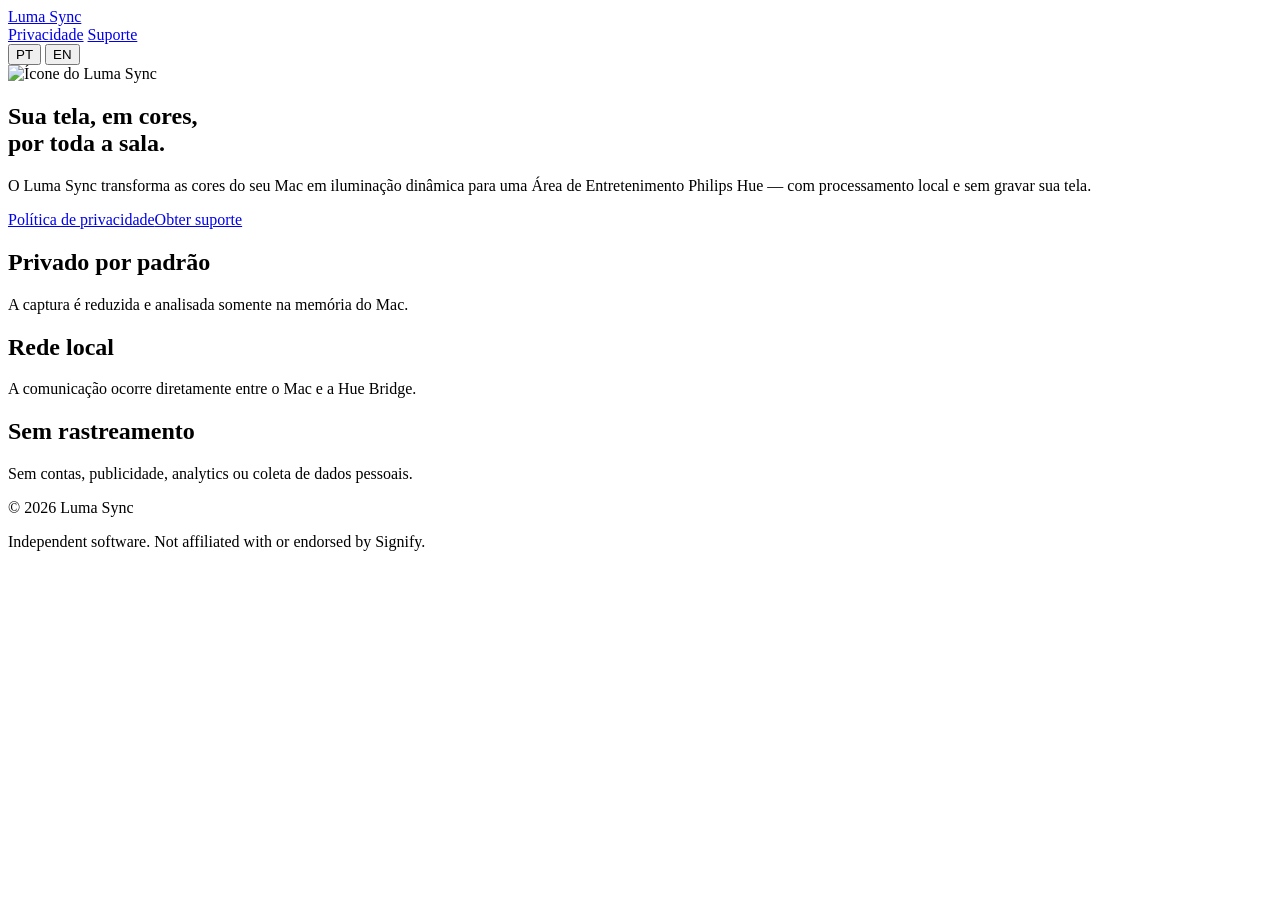
==== index.html @ cc5909e5 "publica site do Luma Sync" ====
<!doctype html>
<html lang="pt-BR">
<head>
  <meta charset="utf-8">
  <meta name="viewport" content="width=device-width,initial-scale=1">
  <meta name="description" content="Luma Sync — sincronização local entre as cores da tela do Mac e luzes Philips Hue.">
  <title>Luma Sync</title>
  <link rel="icon" href="icon.png">
  <link rel="stylesheet" href="styles.css">
  <script src="app.js" defer></script>
</head>
<body>
  <header class="shell">
    <a class="brand" href="./"><img src="icon.png" alt=""><span>Luma Sync</span></a>
    <nav aria-label="Navegação principal">
      <a href="privacy/">Privacidade</a>
      <a href="support/">Suporte</a>
      <div class="language-switch" aria-label="Language">
        <button type="button" data-language-button="pt-BR" aria-pressed="true">PT</button>
        <button type="button" data-language-button="en" aria-pressed="false">EN</button>
      </div>
    </nav>
  </header>

  <main class="shell">
    <section class="hero">
      <img src="icon.png" alt="Ícone do Luma Sync">
      <div data-lang="pt-BR">
        <h1>Sua tela, em cores,<br><span class="gradient-text">por toda a sala.</span></h1>
        <p class="lede">O Luma Sync transforma as cores do seu Mac em iluminação dinâmica para uma Área de Entretenimento Philips Hue — com processamento local e sem gravar sua tela.</p>
        <div class="actions"><a class="button primary" href="privacy/">Política de privacidade</a><a class="button" href="support/">Obter suporte</a></div>
      </div>
      <div data-lang="en" hidden>
        <h1>Your screen, in color,<br><span class="gradient-text">across the room.</span></h1>
        <p class="lede">Luma Sync turns the colors on your Mac into dynamic lighting for a Philips Hue Entertainment Area — with local processing and no screen recording stored.</p>
        <div class="actions"><a class="button primary" href="privacy/">Privacy policy</a><a class="button" href="support/">Get support</a></div>
      </div>
    </section>

    <section class="grid" data-lang="pt-BR">
      <article class="card"><h2>Privado por padrão</h2><p>A captura é reduzida e analisada somente na memória do Mac.</p></article>
      <article class="card"><h2>Rede local</h2><p>A comunicação ocorre diretamente entre o Mac e a Hue Bridge.</p></article>
      <article class="card"><h2>Sem rastreamento</h2><p>Sem contas, publicidade, analytics ou coleta de dados pessoais.</p></article>
    </section>
    <section class="grid" data-lang="en" hidden>
      <article class="card"><h2>Private by default</h2><p>Capture is downsampled and analyzed only in your Mac’s memory.</p></article>
      <article class="card"><h2>Local network</h2><p>Communication happens directly between your Mac and Hue Bridge.</p></article>
      <article class="card"><h2>No tracking</h2><p>No accounts, advertising, analytics, or personal data collection.</p></article>
    </section>
  </main>

  <footer class="shell"><p>© 2026 Luma Sync</p><p>Independent software. Not affiliated with or endorsed by Signify.</p></footer>
</body>
</html>
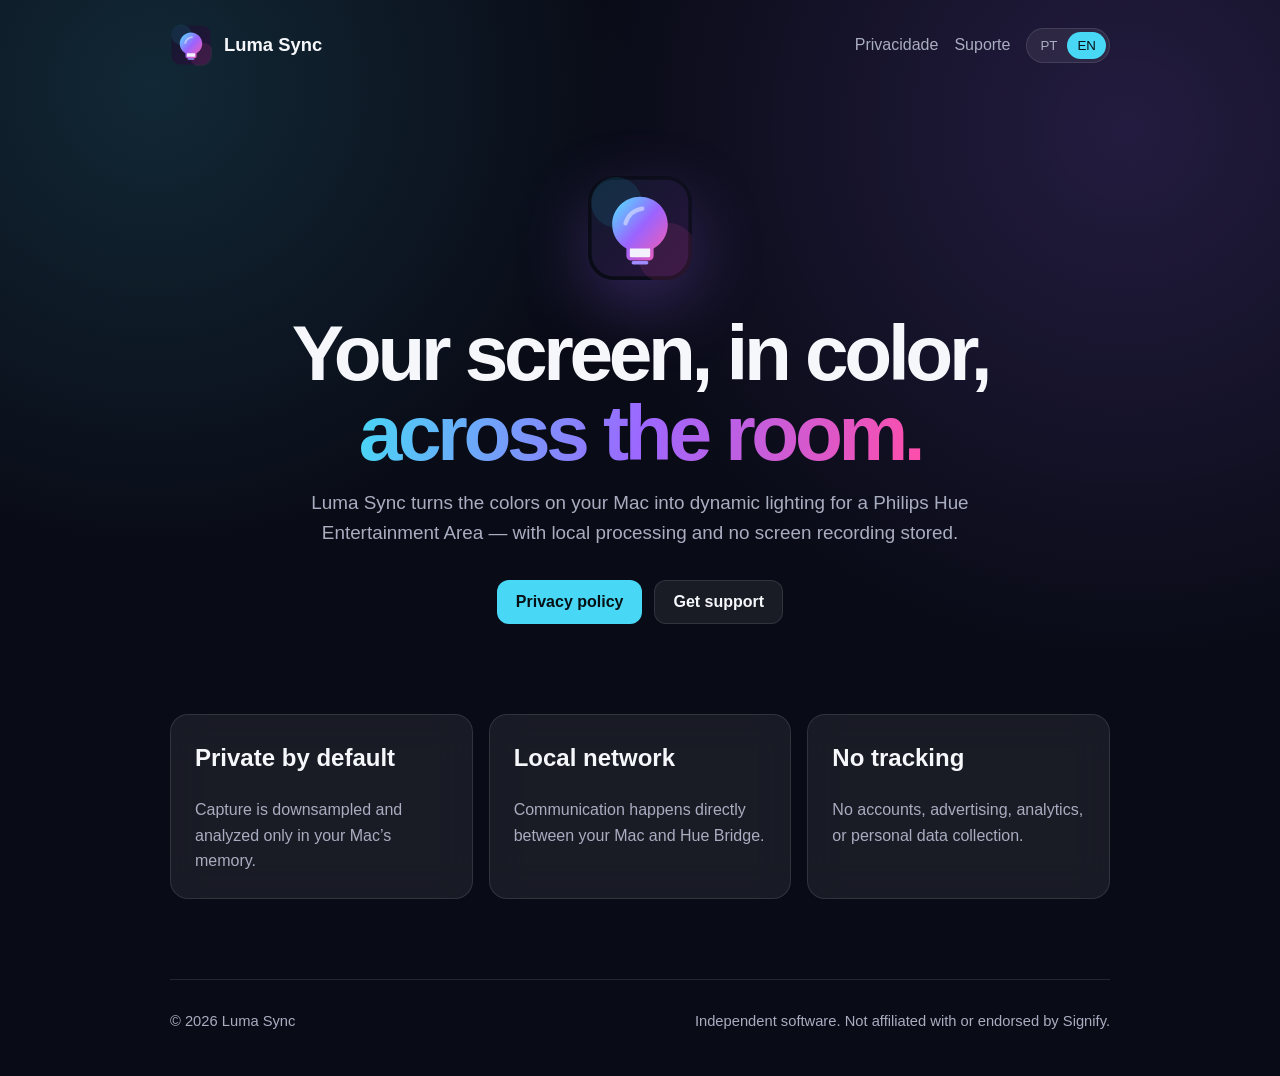
==== commit 1bb5d1f4: "usa ícone vetorial" ====
--- a/index.html
+++ b/index.html
@@ -5,13 +5,13 @@
   <meta name="viewport" content="width=device-width,initial-scale=1">
   <meta name="description" content="Luma Sync — sincronização local entre as cores da tela do Mac e luzes Philips Hue.">
   <title>Luma Sync</title>
-  <link rel="icon" href="icon.png">
+  <link rel="icon" href="icon.svg">
   <link rel="stylesheet" href="styles.css">
   <script src="app.js" defer></script>
 </head>
 <body>
   <header class="shell">
-    <a class="brand" href="./"><img src="icon.png" alt=""><span>Luma Sync</span></a>
+    <a class="brand" href="./"><img src="icon.svg" alt=""><span>Luma Sync</span></a>
     <nav aria-label="Navegação principal">
       <a href="privacy/">Privacidade</a>
       <a href="support/">Suporte</a>
@@ -24,7 +24,7 @@
 
   <main class="shell">
     <section class="hero">
-      <img src="icon.png" alt="Ícone do Luma Sync">
+      <img src="icon.svg" alt="Ícone do Luma Sync">
       <div data-lang="pt-BR">
         <h1>Sua tela, em cores,<br><span class="gradient-text">por toda a sala.</span></h1>
         <p class="lede">O Luma Sync transforma as cores do seu Mac em iluminação dinâmica para uma Área de Entretenimento Philips Hue — com processamento local e sem gravar sua tela.</p>
--- a/styles.css
+++ b/styles.css
@@ -0,0 +1,119 @@
+:root {
+  color-scheme: dark;
+  --bg: #090b16;
+  --surface: rgba(255, 255, 255, 0.065);
+  --line: rgba(255, 255, 255, 0.11);
+  --text: #f6f7fb;
+  --muted: #a9adc0;
+  --cyan: #48d8f5;
+  --pink: #ff4eaa;
+  --purple: #9c68ff;
+}
+
+* { box-sizing: border-box; }
+
+html { scroll-behavior: smooth; }
+
+body {
+  margin: 0;
+  min-height: 100vh;
+  color: var(--text);
+  background:
+    radial-gradient(circle at 12% 8%, rgba(72, 216, 245, 0.14), transparent 30rem),
+    radial-gradient(circle at 88% 12%, rgba(156, 104, 255, 0.18), transparent 34rem),
+    var(--bg);
+  font-family: -apple-system, BlinkMacSystemFont, "SF Pro Display", "Segoe UI", sans-serif;
+  line-height: 1.6;
+}
+
+a { color: var(--cyan); }
+
+.shell {
+  width: min(940px, calc(100% - 40px));
+  margin: 0 auto;
+}
+
+header {
+  display: flex;
+  align-items: center;
+  justify-content: space-between;
+  gap: 20px;
+  padding: 24px 0;
+}
+
+.brand {
+  display: inline-flex;
+  align-items: center;
+  gap: 12px;
+  color: var(--text);
+  text-decoration: none;
+  font-weight: 760;
+  font-size: 1.15rem;
+}
+
+.brand img {
+  width: 42px;
+  height: 42px;
+  border-radius: 11px;
+}
+
+nav { display: flex; align-items: center; gap: 16px; }
+nav a { color: var(--muted); text-decoration: none; }
+nav a:hover { color: var(--text); }
+
+.language-switch {
+  display: inline-flex;
+  padding: 3px;
+  border: 1px solid var(--line);
+  border-radius: 999px;
+  background: var(--surface);
+}
+
+.language-switch button {
+  border: 0;
+  border-radius: 999px;
+  padding: 6px 10px;
+  color: var(--muted);
+  background: transparent;
+  cursor: pointer;
+}
+
+.language-switch button[aria-pressed="true"] {
+  color: #071016;
+  background: var(--cyan);
+}
+
+.hero { padding: 86px 0 62px; text-align: center; }
+.hero img { width: 104px; height: 104px; border-radius: 26px; box-shadow: 0 24px 70px rgba(156, 104, 255, 0.3); }
+h1 { margin: 26px 0 14px; font-size: clamp(2.5rem, 7vw, 4.9rem); line-height: 1.02; letter-spacing: -0.055em; }
+.gradient-text { background: linear-gradient(100deg, var(--cyan), var(--purple), var(--pink)); background-clip: text; color: transparent; }
+.lede { max-width: 670px; margin: 0 auto; color: var(--muted); font-size: 1.18rem; }
+
+.actions { display: flex; justify-content: center; flex-wrap: wrap; gap: 12px; margin-top: 32px; }
+.button { display: inline-flex; align-items: center; justify-content: center; min-height: 44px; padding: 0 18px; border: 1px solid var(--line); border-radius: 12px; color: var(--text); background: var(--surface); text-decoration: none; font-weight: 650; }
+.button.primary { border-color: transparent; color: #061015; background: var(--cyan); }
+
+.grid { display: grid; grid-template-columns: repeat(3, 1fr); gap: 16px; margin: 28px 0 80px; }
+.card { padding: 24px; border: 1px solid var(--line); border-radius: 18px; background: var(--surface); backdrop-filter: blur(18px); }
+.card h2, .card h3 { margin-top: 0; }
+.card p { margin-bottom: 0; color: var(--muted); }
+
+.document { max-width: 760px; margin: 54px auto 90px; padding: 38px; border: 1px solid var(--line); border-radius: 22px; background: rgba(255,255,255,0.045); }
+.document h1 { margin-top: 0; font-size: clamp(2.2rem, 6vw, 3.6rem); }
+.document h2 { margin-top: 2rem; }
+.document p, .document li { color: #c2c5d2; }
+.updated { color: var(--muted); font-size: .92rem; }
+
+footer { display: flex; justify-content: space-between; gap: 18px; padding: 30px 0 42px; border-top: 1px solid var(--line); color: var(--muted); font-size: .92rem; }
+footer p { margin: 0; }
+
+[hidden] { display: none !important; }
+
+@media (max-width: 720px) {
+  header { align-items: flex-start; }
+  nav { flex-wrap: wrap; justify-content: flex-end; }
+  .hero { padding-top: 52px; }
+  .grid { grid-template-columns: 1fr; }
+  .document { padding: 24px; }
+  footer { flex-direction: column; }
+}
